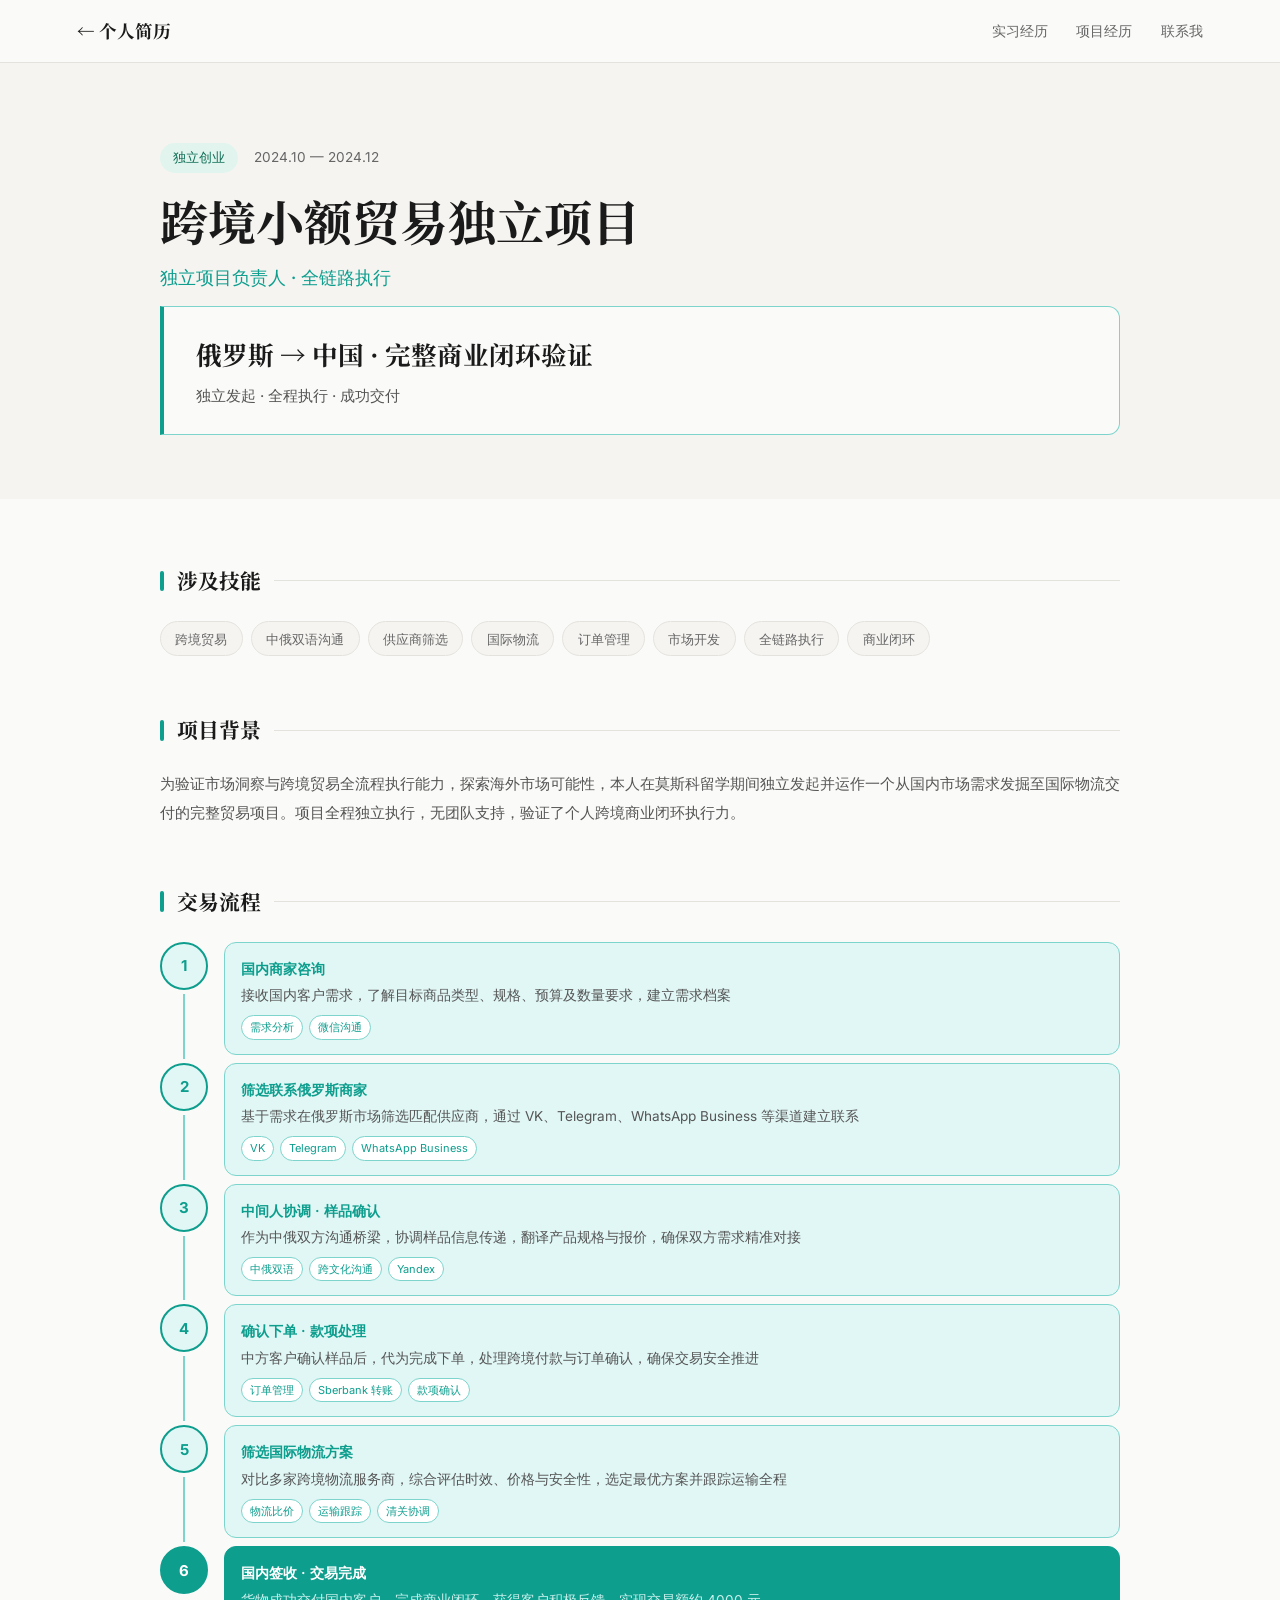
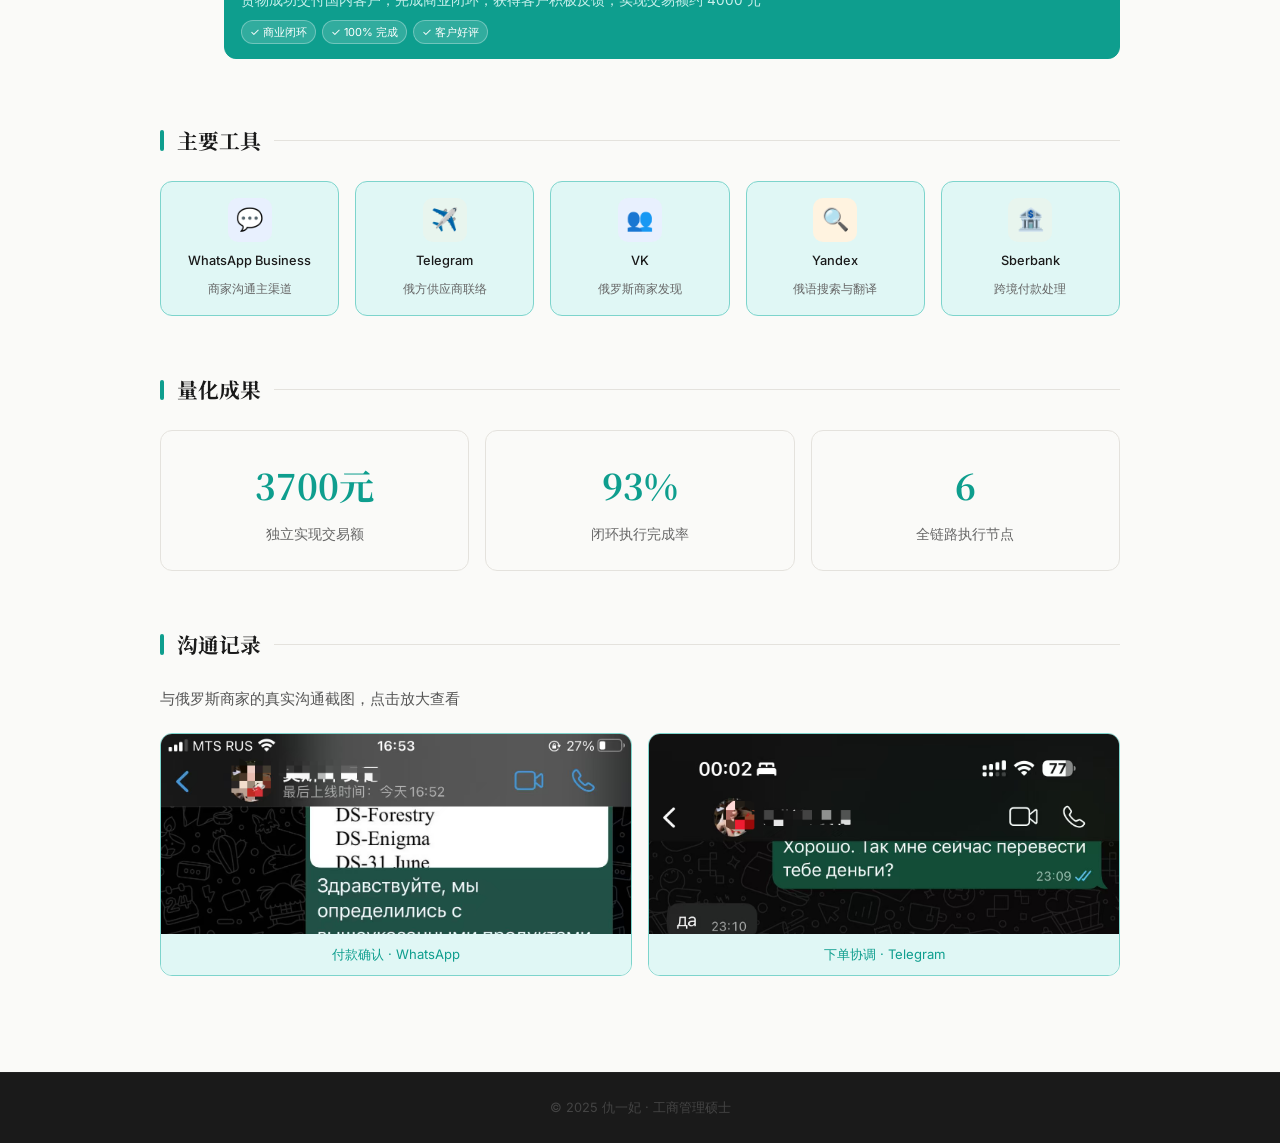
==== pages/project-trade.html @ 219f4465 "更新作品集" ====
<!DOCTYPE html>
<html lang="zh-CN">
<head>
  <meta charset="UTF-8" />
  <meta name="viewport" content="width=device-width, initial-scale=1.0" />
  <title>跨境贸易项目 · 仇一妃</title>
  <link rel="stylesheet" href="../css/style.css" />
  <link rel="stylesheet" href="../css/detail.css" />
  <link rel="stylesheet" href="../css/detail-teal.css" />
  <link href="https://fonts.googleapis.com/css2?family=Noto+Serif+SC:wght@400;700&family=Inter:wght@300;400;500&display=swap" rel="stylesheet" />
</head>
<body>

  <nav class="navbar">
    <a href="../index.html" class="nav-logo">← 个人简历</a>
    <ul class="nav-links">
      <li><a href="../index.html#internship">实习经历</a></li>
      <li><a href="../index.html#projects">项目经历</a></li>
      <li><a href="../index.html#contact">联系我</a></li>
    </ul>
  </nav>

  <div class="detail-hero bg-light">
    <div class="detail-hero-inner">
      <div class="detail-tag-row">
        <span class="exp-tag tag-teal">独立创业</span>
        <span class="exp-date">2024.10 — 2024.12</span>
      </div>
      <h1>跨境小额贸易独立项目</h1>
      <p class="detail-sub teal-sub">独立项目负责人 · 全链路执行</p>
      <div class="project-banner teal-banner">
        <h2 class="project-banner-title">俄罗斯 → 中国 · 完整商业闭环验证</h2>
        <p class="project-banner-role">独立发起 · 全程执行 · 成功交付</p>
      </div>
    </div>
  </div>

  <div class="detail-body">
    <div class="detail-inner">

      <div class="detail-section">
        <h2 class="section-heading teal-heading"><span>涉及技能</span></h2>
        <div class="badge-row">
          <span class="badge">跨境贸易</span>
          <span class="badge">中俄双语沟通</span>
          <span class="badge">供应商筛选</span>
          <span class="badge">国际物流</span>
          <span class="badge">订单管理</span>
          <span class="badge">市场开发</span>
          <span class="badge">全链路执行</span>
          <span class="badge">商业闭环</span>
        </div>
      </div>

      <div class="detail-section">
        <h2 class="section-heading teal-heading"><span>项目背景</span></h2>
        <p class="detail-p">为验证市场洞察与跨境贸易全流程执行能力，探索海外市场可能性，本人在莫斯科留学期间独立发起并运作一个从国内市场需求发掘至国际物流交付的完整贸易项目。项目全程独立执行，无团队支持，验证了个人跨境商业闭环执行力。</p>
      </div>

      <div class="detail-section">
        <h2 class="section-heading teal-heading"><span>交易流程</span></h2>
        <div class="flow-list">

          <div class="flow-item">
            <div class="flow-left">
              <div class="flow-num">1</div>
              <div class="flow-line"></div>
            </div>
            <div class="flow-content">
              <div class="flow-title">国内商家咨询</div>
              <div class="flow-desc">接收国内客户需求，了解目标商品类型、规格、预算及数量要求，建立需求档案</div>
              <div class="flow-tags">
                <span class="flow-tag">需求分析</span>
                <span class="flow-tag">微信沟通</span>
              </div>
            </div>
          </div>

          <div class="flow-item">
            <div class="flow-left">
              <div class="flow-num">2</div>
              <div class="flow-line"></div>
            </div>
            <div class="flow-content">
              <div class="flow-title">筛选联系俄罗斯商家</div>
              <div class="flow-desc">基于需求在俄罗斯市场筛选匹配供应商，通过 VK、Telegram、WhatsApp Business 等渠道建立联系</div>
              <div class="flow-tags">
                <span class="flow-tag">VK</span>
                <span class="flow-tag">Telegram</span>
                <span class="flow-tag">WhatsApp Business</span>
              </div>
            </div>
          </div>

          <div class="flow-item">
            <div class="flow-left">
              <div class="flow-num">3</div>
              <div class="flow-line"></div>
            </div>
            <div class="flow-content">
              <div class="flow-title">中间人协调 · 样品确认</div>
              <div class="flow-desc">作为中俄双方沟通桥梁，协调样品信息传递，翻译产品规格与报价，确保双方需求精准对接</div>
              <div class="flow-tags">
                <span class="flow-tag">中俄双语</span>
                <span class="flow-tag">跨文化沟通</span>
                <span class="flow-tag">Yandex</span>
              </div>
            </div>
          </div>

          <div class="flow-item">
            <div class="flow-left">
              <div class="flow-num">4</div>
              <div class="flow-line"></div>
            </div>
            <div class="flow-content">
              <div class="flow-title">确认下单 · 款项处理</div>
              <div class="flow-desc">中方客户确认样品后，代为完成下单，处理跨境付款与订单确认，确保交易安全推进</div>
              <div class="flow-tags">
                <span class="flow-tag">订单管理</span>
                <span class="flow-tag">Sberbank 转账</span>
                <span class="flow-tag">款项确认</span>
              </div>
            </div>
          </div>

          <div class="flow-item">
            <div class="flow-left">
              <div class="flow-num">5</div>
              <div class="flow-line"></div>
            </div>
            <div class="flow-content">
              <div class="flow-title">筛选国际物流方案</div>
              <div class="flow-desc">对比多家跨境物流服务商，综合评估时效、价格与安全性，选定最优方案并跟踪运输全程</div>
              <div class="flow-tags">
                <span class="flow-tag">物流比价</span>
                <span class="flow-tag">运输跟踪</span>
                <span class="flow-tag">清关协调</span>
              </div>
            </div>
          </div>

          <div class="flow-item">
            <div class="flow-left">
              <div class="flow-num last">6</div>
            </div>
            <div class="flow-content last">
              <div class="flow-title last">国内签收 · 交易完成</div>
              <div class="flow-desc last">货物成功交付国内客户，完成商业闭环，获得客户积极反馈，实现交易额约 4000 元</div>
              <div class="flow-tags">
                <span class="flow-tag last">✓ 商业闭环</span>
                <span class="flow-tag last">✓ 100% 完成</span>
                <span class="flow-tag last">✓ 客户好评</span>
              </div>
            </div>
          </div>

        </div>
      </div>

      <div class="detail-section">
        <h2 class="section-heading teal-heading"><span>主要工具</span></h2>
        <div class="app-grid">
          <div class="app-card">
            <div class="app-icon" style="background:#e8f0fe;">💬</div>
            <div class="app-name">WhatsApp Business</div>
            <div class="app-desc">商家沟通主渠道</div>
          </div>
          <div class="app-card">
            <div class="app-icon" style="background:#e8f5ee;">✈️</div>
            <div class="app-name">Telegram</div>
            <div class="app-desc">俄方供应商联络</div>
          </div>
          <div class="app-card">
            <div class="app-icon" style="background:#e8f0fe;">👥</div>
            <div class="app-name">VK</div>
            <div class="app-desc">俄罗斯商家发现</div>
          </div>
          <div class="app-card">
            <div class="app-icon" style="background:#fff3e0;">🔍</div>
            <div class="app-name">Yandex</div>
            <div class="app-desc">俄语搜索与翻译</div>
          </div>
          <div class="app-card">
            <div class="app-icon" style="background:#e8f5ee;">🏦</div>
            <div class="app-name">Sberbank</div>
            <div class="app-desc">跨境付款处理</div>
          </div>
        </div>
      </div>

      <div class="detail-section">
        <h2 class="section-heading teal-heading"><span>量化成果</span></h2>
        <div class="metrics-grid">
          <div class="metric-card teal-metric">
            <div class="metric-num">4000元</div>
            <div class="metric-label">独立实现交易额</div>
          </div>
          <div class="metric-card teal-metric">
            <div class="metric-num">100%</div>
            <div class="metric-label">闭环执行完成率</div>
          </div>
          <div class="metric-card teal-metric">
            <div class="metric-num">6</div>
            <div class="metric-label">全链路执行节点</div>
          </div>
        </div>
      </div>

      <div class="detail-section">
        <h2 class="section-heading teal-heading"><span>沟通记录</span></h2>
        <p class="detail-p" style="margin-bottom:1.2rem;">与俄罗斯商家的真实沟通截图，点击放大查看</p>
        <div class="chat-grid">
          <div class="chat-card" onclick="openLightbox('../images/trade-chat-1.jpg')">
            <img src="../images/trade-chat-1.jpg" alt="付款沟通记录" />
            <div class="chat-label">付款确认 · WhatsApp</div>
          </div>
          <div class="chat-card" onclick="openLightbox('../images/trade-chat-2.jpg')">
            <img src="../images/trade-chat-2.jpg" alt="下单沟通记录" />
            <div class="chat-label">下单协调 · Telegram</div>
          </div>
        </div>
      </div>

    </div>
  </div>

  <!-- 灯箱 -->
  <div class="lightbox" id="lightbox" onclick="closeLightbox()">
    <div class="lightbox-close">✕</div>
    <img id="lightbox-img" src="" alt="" />
  </div>

  <footer class="footer">
    <p>© 2025 仇一妃 · 工商管理硕士</p>
  </footer>

  <script>
    function openLightbox(src) {
      document.getElementById('lightbox-img').src = src;
      document.getElementById('lightbox').classList.add('active');
      document.body.style.overflow = 'hidden';
    }

    function closeLightbox() {
      document.getElementById('lightbox').classList.remove('active');
      document.body.style.overflow = '';
    }

    document.addEventListener('keydown', e => {
      if (e.key === 'Escape') closeLightbox();
    });

    document.querySelectorAll('.detail-section, .metric-card').forEach((el, i) => {
      el.classList.add('fade-up');
      const observer = new IntersectionObserver(entries => {
        entries.forEach(entry => {
          if (entry.isIntersecting) {
            setTimeout(() => entry.target.classList.add('visible'), i * 80);
            observer.unobserve(entry.target);
          }
        });
      }, { threshold: 0.1 });
      observer.observe(el);
    });

    const counters = document.querySelectorAll('.metric-num');
    const counterObserver = new IntersectionObserver(entries => {
      entries.forEach(entry => {
        if (entry.isIntersecting) {
          const el = entry.target;
          const text = el.textContent;
          const num = parseFloat(text.replace(/[^0-9.]/g, ''));
          const suffix = text.replace(/[0-9.]/g, '');
          if (!isNaN(num) && num > 0) {
            let current = 0;
            const step = num / 40;
            const timer = setInterval(() => {
              current = Math.min(current + step, num);
              el.textContent = (Number.isInteger(num) ? Math.round(current) : current.toFixed(0)) + suffix;
              if (current >= num) clearInterval(timer);
            }, 30);
          }
          counterObserver.unobserve(el);
        }
      });
    }, { threshold: 0.5 });
    counters.forEach(el => counterObserver.observe(el));
  </script>

</body>
</html>
---- css/style.css ----
*, *::before, *::after { box-sizing: border-box; margin: 0; padding: 0; }

:root {
  --black: #1a1a1a;
  --white: #fafaf8;
  --accent: #1a56db;
  --accent-light: #e8f0fe;
  --gray: #666;
  --light-bg: #f5f4f1;
  --border: #e4e2dd;
  --radius: 12px;
}

html { scroll-behavior: smooth; }
body { font-family: 'Inter', sans-serif; background: var(--white); color: var(--black); line-height: 1.7; font-size: 16px; }

.navbar { position: sticky; top: 0; z-index: 100; display: flex; justify-content: space-between; align-items: center; padding: 1rem 6%; background: rgba(250,250,248,0.92); backdrop-filter: blur(10px); border-bottom: 1px solid var(--border); }
.nav-logo { font-family: 'Noto Serif SC', serif; font-size: 1.1rem; font-weight: 700; }
.nav-links { list-style: none; display: flex; gap: 1.8rem; }
.nav-links a { text-decoration: none; color: var(--gray); font-size: 0.9rem; transition: color 0.2s; }
.nav-links a:hover { color: var(--accent); }

.hero { min-height: 88vh; display: flex; align-items: center; padding: 5rem 6%; position: relative; overflow: hidden; }
.hero-content { max-width: 580px; z-index: 1; }
.hero-tag { font-size: 0.8rem; color: var(--accent); letter-spacing: 2px; margin-bottom: 1rem; }
.hero-name { font-family: 'Noto Serif SC', serif; font-size: clamp(2.8rem, 7vw, 5rem); line-height: 1.1; margin-bottom: 1.2rem; animation: fadeUp 0.7s ease both; }
.hero-desc { font-size: 1.05rem; color: var(--gray); margin-bottom: 2rem; animation: fadeUp 0.7s 0.1s ease both; }
.hero-btns { display: flex; gap: 1rem; flex-wrap: wrap; margin-bottom: 2rem; animation: fadeUp 0.7s 0.2s ease both; }
.hero-tags { display: flex; gap: 0.6rem; flex-wrap: wrap; animation: fadeUp 0.7s 0.3s ease both; }
.hero-tags span { padding: 0.3rem 0.9rem; background: var(--accent-light); color: var(--accent); border-radius: 100px; font-size: 0.8rem; }

.btn-primary { display: inline-block; padding: 0.75rem 1.8rem; background: var(--black); color: var(--white); border-radius: 100px; text-decoration: none; font-size: 0.9rem; transition: transform 0.2s, box-shadow 0.2s; }
.btn-primary:hover { transform: translateY(-2px); box-shadow: 0 8px 20px rgba(0,0,0,0.15); }
.btn-outline { display: inline-block; padding: 0.75rem 1.8rem; border: 1.5px solid var(--black); color: var(--black); border-radius: 100px; text-decoration: none; font-size: 0.9rem; transition: all 0.2s; }
.btn-outline:hover { border-color: var(--accent); color: var(--accent); }

.hero-deco {
  position: absolute;
  right: 4%;
  top: 50%;
  transform: translateY(-50%);
}

.carousel-stage {
  position: relative;
  width: 460px;
  height: 380px;
  perspective: 700px;
  cursor: ew-resize;
}

.c-card {
  position: absolute;
  width: 220px;
  height: 300px;
  border-radius: 20px;
  overflow: hidden;
  border: 3px solid var(--white);
  transition: all 0.4s cubic-bezier(0.34, 1.2, 0.64, 1);
  pointer-events: none;
}

.c-card img {
  width: 100%; height: 100%;
  object-fit: cover;
  object-position: center top;
}

@media (max-width: 768px) {
  .carousel-stage { display: none; }
}

.section.bg-light { background: var(--light-bg); }
.section.bg-dark { background: var(--black); }
.section-inner { max-width: 960px; margin: 0 auto; padding: 5rem 6%; }
.section-title { font-family: 'Noto Serif SC', serif; font-size: 1.8rem; margin-bottom: 2.5rem; padding-bottom: 1rem; border-bottom: 1px solid var(--border); }
.section-title.light { color: var(--white); border-color: #333; }

/* 手风琴 */
.accordion { display: flex; flex-direction: column; gap: 0.8rem; }
.acc-item { border: 1px solid var(--border); border-radius: var(--radius); overflow: hidden; background: var(--white); }
.acc-header { display: flex; justify-content: space-between; align-items: center; padding: 1.2rem 1.5rem; cursor: pointer; transition: background 0.2s; }
.acc-header:hover { background: var(--accent-light); }
.acc-left { display: flex; align-items: center; gap: 1.5rem; }
.acc-date { font-size: 0.85rem; color: var(--gray); white-space: nowrap; min-width: 130px; }
.acc-title-wrap h3 { font-size: 1rem; font-weight: 500; margin-bottom: 0.15rem; }
.acc-sub { font-size: 0.85rem; color: var(--accent); }
.acc-arrow { font-size: 0.7rem; color: var(--gray); transition: transform 0.3s; flex-shrink: 0; }
.acc-item.open .acc-arrow { transform: rotate(180deg); }
.acc-body { max-height: 0; overflow: hidden; transition: max-height 0.35s ease, padding 0.35s ease; padding: 0 1.5rem; }
.acc-item.open .acc-body { max-height: 600px; padding: 0.2rem 1.5rem 1.4rem; }

/* 经历卡片 */
.card-grid { display: grid; grid-template-columns: repeat(auto-fit, minmax(280px, 1fr)); gap: 1.5rem; }
.exp-card { display: flex; flex-direction: column; background: var(--white); border: 1px solid var(--border); border-radius: var(--radius); padding: 1.5rem; text-decoration: none; color: inherit; transition: transform 0.2s, box-shadow 0.2s; position: relative; overflow: hidden; }
.exp-card::after { content: ''; position: absolute; top: 0; left: -100%; width: 60%; height: 100%; background: linear-gradient(90deg, transparent, rgba(255,255,255,0.6), transparent); transition: left 0.5s ease; }
.exp-card:hover::after { left: 150%; }
.exp-card:hover { transform: translateY(-4px); box-shadow: 0 12px 32px rgba(0,0,0,0.08); }
.exp-card-header { display: flex; justify-content: space-between; align-items: center; margin-bottom: 0.8rem; }
.exp-tag { font-size: 0.8rem; padding: 0.2rem 0.7rem; border-radius: 100px; }
.exp-date { font-size: 0.85rem; color: var(--gray); }
.exp-card h3 { font-size: 1rem; font-weight: 500; margin-bottom: 0.3rem; }
.exp-role { font-size: 0.85rem; color: var(--accent); margin-bottom: 0.6rem; }
.exp-desc { font-size: 0.92rem; color: var(--gray); flex: 1; margin-bottom: 1.2rem; line-height: 1.6; }
.exp-link { font-size: 0.85rem; color: var(--accent); font-weight: 500; }

.detail-list { padding-left: 1.2rem; font-size: 0.95rem; color: #555; }
.detail-list li { margin-bottom: 0.4rem; }
.badge-row { display: flex; gap: 0.5rem; flex-wrap: wrap; margin-top: 1rem; }
.badge { font-size: 0.8rem; padding: 0.2rem 0.7rem; background: var(--light-bg); border: 1px solid var(--border); border-radius: 100px; color: var(--gray); }

.tag-blue   { background: #e8f0fe; color: #185FA5; }
.tag-teal   { background: #E1F5EE; color: #0F6E56; }
.tag-amber  { background: #FAEEDA; color: #854F0B; }
.tag-purple { background: #EEEDFE; color: #534AB7; }

.skills-tags-grid { display: grid; grid-template-columns: 1fr 1fr; gap: 2.5rem; }
.skill-group-title { font-size: 0.9rem; font-weight: 500; margin-bottom: 1rem; color: var(--black); }
.tags-cloud { display: flex; flex-wrap: wrap; gap: 0.5rem; }
.tag { padding: 0.35rem 0.9rem; border-radius: 100px; font-size: 0.82rem; }

.advantage-list { display: flex; flex-direction: column; gap: 1.5rem; }
.advantage-item { display: flex; gap: 1.2rem; align-items: flex-start; padding: 1.2rem; background: var(--light-bg); border-radius: var(--radius); }
.advantage-icon { font-size: 1.3rem; flex-shrink: 0; margin-top: 2px; }
.advantage-item strong { display: block; font-size: 0.95rem; margin-bottom: 0.3rem; }
.advantage-item p { font-size: 0.92rem; color: var(--gray); }

.other-grid { display: grid; grid-template-columns: 1fr 1fr; gap: 1.5rem; }
.other-card { display: flex; gap: 1rem; align-items: flex-start; background: var(--white); border: 1px solid var(--border); border-radius: var(--radius); padding: 1.2rem; }
.other-icon { font-size: 1.5rem; flex-shrink: 0; }
.other-card strong { display: block; font-size: 0.9rem; margin-bottom: 0.3rem; }
.other-card p { font-size: 0.92rem; color: var(--gray); }

.contact-desc { color: #aaa; margin-bottom: 2rem; font-size: 0.95rem; }
.contact-links { display: flex; gap: 1rem; flex-wrap: wrap; }
.contact-item { padding: 0.7rem 1.4rem; border: 1px solid #333; border-radius: 100px; color: var(--white); text-decoration: none; font-size: 0.85rem; transition: border-color 0.2s, color 0.2s; }
.contact-item:hover { border-color: var(--accent); color: #6ea8fe; }

.footer { text-align: center; padding: 1.5rem; background: var(--black); color: #444; font-size: 0.8rem; border-top: 1px solid #222; }

/* 滚动触发淡入 */
.fade-up { opacity: 0; transform: translateY(30px); transition: opacity 0.7s ease, transform 0.7s ease; }
.fade-up.visible { opacity: 1; transform: translateY(0); }

@keyframes fadeUp { from { opacity: 0; transform: translateY(20px); } to { opacity: 1; transform: translateY(0); } }

@media (max-width: 768px) {
  .acc-left { gap: 0.8rem; }
  .acc-date { min-width: unset; }
  .skills-tags-grid { grid-template-columns: 1fr; }
  .other-grid { grid-template-columns: 1fr; }
  .hero-deco { display: none; }
  .nav-links { gap: 1rem; }
}
/* 专业技能纵向布局 */
.skills-vertical { display: flex; flex-direction: column; gap: 1rem; }

.skill-row {
  display: grid; grid-template-columns: 120px 1fr;
  gap: 1.5rem; align-items: start;
  padding: 1.2rem 1.5rem;
  background: var(--light-bg);
  border-radius: var(--radius);
  border: 1px solid var(--border);
}

.skill-row-label { padding-top: 2px; }
.skill-row-title { font-size: 0.9rem; font-weight: 500; color: var(--black); margin-bottom: 3px; }
.skill-row-en { font-size: 0.75rem; color: var(--gray); }

.skill-row-content { display: flex; flex-direction: column; gap: 0.8rem; }

@media (max-width: 600px) {
  .skill-row { grid-template-columns: 1fr; gap: 0.8rem; }
}
/* 技能作品卡片 */
.skill-tag-work { cursor: pointer; border: 1.5px solid transparent; transition: all 0.2s; }
.skill-tag-work:hover { border-color: currentColor; transform: translateY(-1px); }
.skill-tag-work.active { border-color: currentColor; font-weight: 600; }

.skill-works { display: flex; gap: 0.8rem; flex-wrap: wrap; }

.skill-work-card {
  width: 140px; background: var(--white);
  border: 1.5px solid var(--border); border-radius: var(--radius);
  overflow: hidden; cursor: pointer;
  transition: all 0.3s; opacity: 0.4;
  transform: translateY(6px);
}
.skill-work-card.highlighted {
  opacity: 1; transform: translateY(0);
  box-shadow: 0 8px 24px rgba(0,0,0,0.1);
}

.skill-work-preview {
  height: 72px; display: flex;
  align-items: center; justify-content: center; font-size: 28px;
}
.skill-work-info { padding: 8px 10px; }
.skill-work-name { font-size: 0.82rem; font-weight: 600; margin-bottom: 2px; }
.skill-work-desc { font-size: 0.72rem; color: var(--gray); }
.skill-work-view { font-size: 0.72rem; margin-top: 4px; }

/* 技能灯箱 - 支持滚动 */
.skill-lightbox {
  display: none; position: fixed; inset: 0;
  background: rgba(0,0,0,0.88); z-index: 1000;
  align-items: center; justify-content: center;
  padding: 2rem;
}
.skill-lightbox.active { display: flex; }
.skill-lightbox-inner {
  max-width: 780px; width: 100%;
  max-height: 88vh; overflow-y: auto;
  border-radius: 12px; background: #fff;
  scrollbar-width: thin;
}
.skill-lightbox-inner img { width: 100%; display: block; }
.skill-lightbox-close {
  position: fixed; top: 1.5rem; right: 2rem;
  color: #fff; font-size: 1.5rem; cursor: pointer;
  opacity: 0.7; transition: opacity 0.2s; z-index: 1001;
}
.skill-lightbox-close:hover { opacity: 1; }
---- css/detail.css ----
.navbar {
  position: sticky; top: 0; z-index: 100;
  display: flex; justify-content: space-between; align-items: center;
  padding: 1rem 6%;
  background: rgba(250,250,248,0.92);
  backdrop-filter: blur(10px);
  border-bottom: 1px solid var(--border);
}
.nav-logo { font-family: 'Noto Serif SC', serif; font-size: 1.1rem; font-weight: 700; text-decoration: none; color: var(--black); }
.nav-links { list-style: none; display: flex; gap: 1.8rem; }
.nav-links a { text-decoration: none; color: var(--gray); font-size: 0.9rem; transition: color 0.2s; }
.nav-links a:hover { color: var(--accent); }

/* Hero */
.detail-hero { padding: 5rem 6% 4rem; }
.detail-hero.bg-light { background: var(--light-bg); }
.detail-hero-inner { max-width: 960px; margin: 0 auto; }
.detail-tag-row { display: flex; align-items: center; gap: 1rem; margin-bottom: 1.2rem; }

.detail-hero h1 {
  font-family: 'Noto Serif SC', serif;
  font-size: clamp(2rem, 4vw, 3rem);
  line-height: 1.2; margin-bottom: 0.6rem;
  animation: fadeUp 0.7s ease both;
}
.detail-sub {
  font-size: 1.15rem; color: var(--accent);
  margin-top: 0.8rem;
  margin-bottom: 0.8rem;
  font-weight: 500;
  animation: fadeUp 0.7s 0.1s ease both;
}

/* 项目横幅 */
.project-banner {
  background: var(--white);
  border: 1px solid var(--border);
  border-left: 4px solid var(--accent);
  border-radius: 0 var(--radius) var(--radius) 0;
  padding: 1.6rem 2rem;
  animation: fadeUp 0.7s 0.2s ease both;
}
.project-banner-label {
  display: none;
}
.project-banner-title {
  font-family: 'Noto Serif SC', serif;
  font-size: 1.6rem; color: var(--black);
  margin-bottom: 0.4rem; font-weight: 700;
}
.project-banner-title::before {
  display: none;
}
.project-banner-role { font-size: 0.95rem; color: var(--gray); }

/* 主体 */
.detail-body { padding: 0 6%; }
.detail-inner { max-width: 960px; margin: 0 auto; padding: 4rem 0 6rem; display: flex; flex-direction: column; gap: 3.5rem; }

/* 区块标题 */
.section-heading {
  display: flex; align-items: center; gap: 0.8rem;
  font-family: 'Noto Serif SC', serif;
  font-size: 1.3rem; font-weight: 700;
  margin-bottom: 1.4rem; color: var(--black);
}
.section-heading::before {
  content: '';
  display: inline-block; width: 4px; height: 1.3rem;
  background: var(--accent); border-radius: 2px; flex-shrink: 0;
}
.section-heading::after {
  content: ''; flex: 1;
  height: 1px; background: var(--border);
}

/* 正文 */
.detail-p { font-size: 0.95rem; color: #555; line-height: 1.9; }

/* 列表 */
.detail-list { padding-left: 0; list-style: none; display: flex; flex-direction: column; gap: 0.8rem; }
.detail-list li {
  font-size: 0.95rem; color: #444; line-height: 1.8;
  padding: 1rem 1.3rem;
  background: var(--light-bg);
  border-radius: var(--radius);
  border-left: 3px solid var(--accent);
}
.detail-list li strong {
  color: var(--black); display: block;
  margin-bottom: 0.3rem; font-size: 1rem;
}

/* 数字卡片 */
.metrics-grid { display: grid; grid-template-columns: repeat(auto-fit, minmax(160px, 1fr)); gap: 1rem; }
.metric-card {
  background: var(--white); border: 1px solid var(--border);
  border-radius: var(--radius); padding: 1.5rem;
  text-align: center;
  transition: transform 0.2s, box-shadow 0.2s;
  position: relative; overflow: hidden;
}
.metric-card::before {
  content: ''; position: absolute;
  top: 0; left: 0; right: 0; height: 3px;
  background: var(--accent);
  transform: scaleX(0); transform-origin: left;
  transition: transform 0.3s ease;
}
.metric-card:hover::before { transform: scaleX(1); }
.metric-card:hover { transform: translateY(-4px); box-shadow: 0 12px 32px rgba(0,0,0,0.08); }
.metric-num {
  font-family: 'Noto Serif SC', serif;
  font-size: 2.2rem; font-weight: 700;
  color: var(--accent); margin-bottom: 0.5rem;
}
.metric-label { font-size: 0.85rem; color: var(--gray); }

/* badge */
.badge-row { display: flex; gap: 0.5rem; flex-wrap: wrap; }
.badge { font-size: 0.82rem; padding: 0.35rem 0.9rem; background: var(--light-bg); border: 1px solid var(--border); border-radius: 100px; color: var(--gray); }

/* 标签颜色 */
.tag-blue   { background: #e8f0fe; color: #185FA5; }
.tag-teal   { background: #E1F5EE; color: #0F6E56; }
.tag-amber  { background: #FAEEDA; color: #854F0B; }
.tag-purple { background: #EEEDFE; color: #534AB7; }
.exp-tag { font-size: 0.8rem; padding: 0.25rem 0.8rem; border-radius: 100px; }
.exp-date { font-size: 0.85rem; color: var(--gray); }

/* 页脚 */
.footer { text-align: center; padding: 1.5rem; background: var(--black); color: #444; font-size: 0.8rem; border-top: 1px solid #222; }

/* 滚动动画 */
.fade-up { opacity: 0; transform: translateY(30px); transition: opacity 0.7s ease, transform 0.7s ease; }
.fade-up.visible { opacity: 1; transform: translateY(0); }

@keyframes fadeUp { from { opacity: 0; transform: translateY(20px); } to { opacity: 1; transform: translateY(0); } }

@media (max-width: 768px) {
  .detail-hero { padding: 3rem 6% 2.5rem; }
  .metrics-grid { grid-template-columns: 1fr 1fr; }
  .nav-links { gap: 1rem; }
}
---- css/detail-teal.css ----
:root {
  --teal: #0e9e8e;
  --teal-light: #e0f7f5;
  --teal-border: #7dd4cc;
}

.teal-sub { color: var(--teal) !important; }

.tag-teal-hero { background: #e0f7f5; color: #0a7a6e; }

.teal-banner {
  background: var(--white);
  border: 1px solid var(--teal-border);
  border-left: 4px solid var(--teal);
  border-radius: 0 var(--radius) var(--radius) 0;
  padding: 1.6rem 2rem;
  animation: fadeUp 0.7s 0.2s ease both;
}

.teal-banner .project-banner-title { color: var(--black); }
.teal-banner .project-banner-role { color: #555; }

.teal-heading::before { background: var(--teal) !important; }

.detail-list li { border-left-color: var(--teal) !important; }
.detail-list li strong { color: var(--black); }

.teal-metric .metric-num { color: var(--teal) !important; }

/* 流程图 */
.flow-list { display: flex; flex-direction: column; gap: 0; }

.flow-item { display: flex; align-items: stretch; gap: 16px; }

.flow-left {
  display: flex; flex-direction: column;
  align-items: center; width: 48px; flex-shrink: 0;
}

.flow-num {
  width: 48px; height: 48px; border-radius: 50%;
  background: var(--teal-light); border: 2px solid var(--teal);
  display: flex; align-items: center; justify-content: center;
  font-size: 15px; font-weight: 700; color: var(--teal); flex-shrink: 0;
}

.flow-num.last {
  background: var(--teal); color: #fff;
}

.flow-line {
  width: 2px; background: var(--teal-border);
  flex: 1; margin: 4px 0;
}

.flow-content {
  background: var(--teal-light);
  border: 1px solid var(--teal-border);
  border-radius: var(--radius);
  padding: 14px 16px; flex: 1; margin-bottom: 8px;
}

.flow-content.last {
  background: var(--teal); border-color: var(--teal);
}

.flow-title {
  font-size: 0.9rem; font-weight: 600;
  color: var(--teal); margin-bottom: 4px;
}

.flow-title.last { color: #fff; }

.flow-desc { font-size: 0.85rem; color: #555; line-height: 1.6; }
.flow-desc.last { color: #c8f0ec; }

.flow-tags { display: flex; gap: 6px; flex-wrap: wrap; margin-top: 8px; }

.flow-tag {
  font-size: 11px; padding: 2px 8px;
  background: #fff; border: 1px solid var(--teal-border);
  border-radius: 100px; color: var(--teal);
}

.flow-tag.last {
  background: rgba(255,255,255,0.15);
  border-color: rgba(255,255,255,0.3); color: #fff;
}

/* App 工具矩阵 */
.app-grid {
  display: grid;
  grid-template-columns: repeat(auto-fit, minmax(100px, 1fr));
  gap: 1rem;
}

.app-card {
  display: flex; flex-direction: column;
  align-items: center; gap: 8px;
  padding: 1rem 0.5rem;
  background: var(--teal-light);
  border: 1px solid var(--teal-border);
  border-radius: var(--radius);
  text-align: center;
}

.app-icon {
  width: 44px; height: 44px; border-radius: 10px;
  display: flex; align-items: center; justify-content: center;
  font-size: 22px;
}

.app-name { font-size: 0.8rem; font-weight: 500; color: var(--black); }
.app-desc { font-size: 0.72rem; color: var(--gray); }

/* 截图网格 */
.chat-grid {
  display: grid;
  grid-template-columns: repeat(auto-fit, minmax(200px, 1fr));
  gap: 1rem;
}

.chat-card {
  border: 1px solid var(--teal-border);
  border-radius: var(--radius); overflow: hidden;
  cursor: pointer; transition: transform 0.2s, box-shadow 0.2s;
}

.chat-card:hover {
  transform: translateY(-3px);
  box-shadow: 0 8px 24px rgba(14,158,142,0.12);
}

.chat-card img {
  width: 100%; height: 200px;
  object-fit: cover; object-position: top; display: block;
}

.chat-label {
  padding: 0.6rem 0.8rem;
  font-size: 0.82rem; color: var(--teal);
  background: var(--teal-light); text-align: center;
}

/* 灯箱 */
.lightbox {
  display: none; position: fixed; inset: 0;
  background: rgba(0,0,0,0.88); z-index: 1000;
  align-items: center; justify-content: center; padding: 2rem;
}
.lightbox.active { display: flex; }
.lightbox img { max-width: 92%; max-height: 92vh; border-radius: 8px; object-fit: contain; }
.lightbox-close {
  position: fixed; top: 1.5rem; right: 2rem;
  color: #fff; font-size: 1.5rem; cursor: pointer;
  opacity: 0.7; transition: opacity 0.2s;
}
.lightbox-close:hover { opacity: 1; }
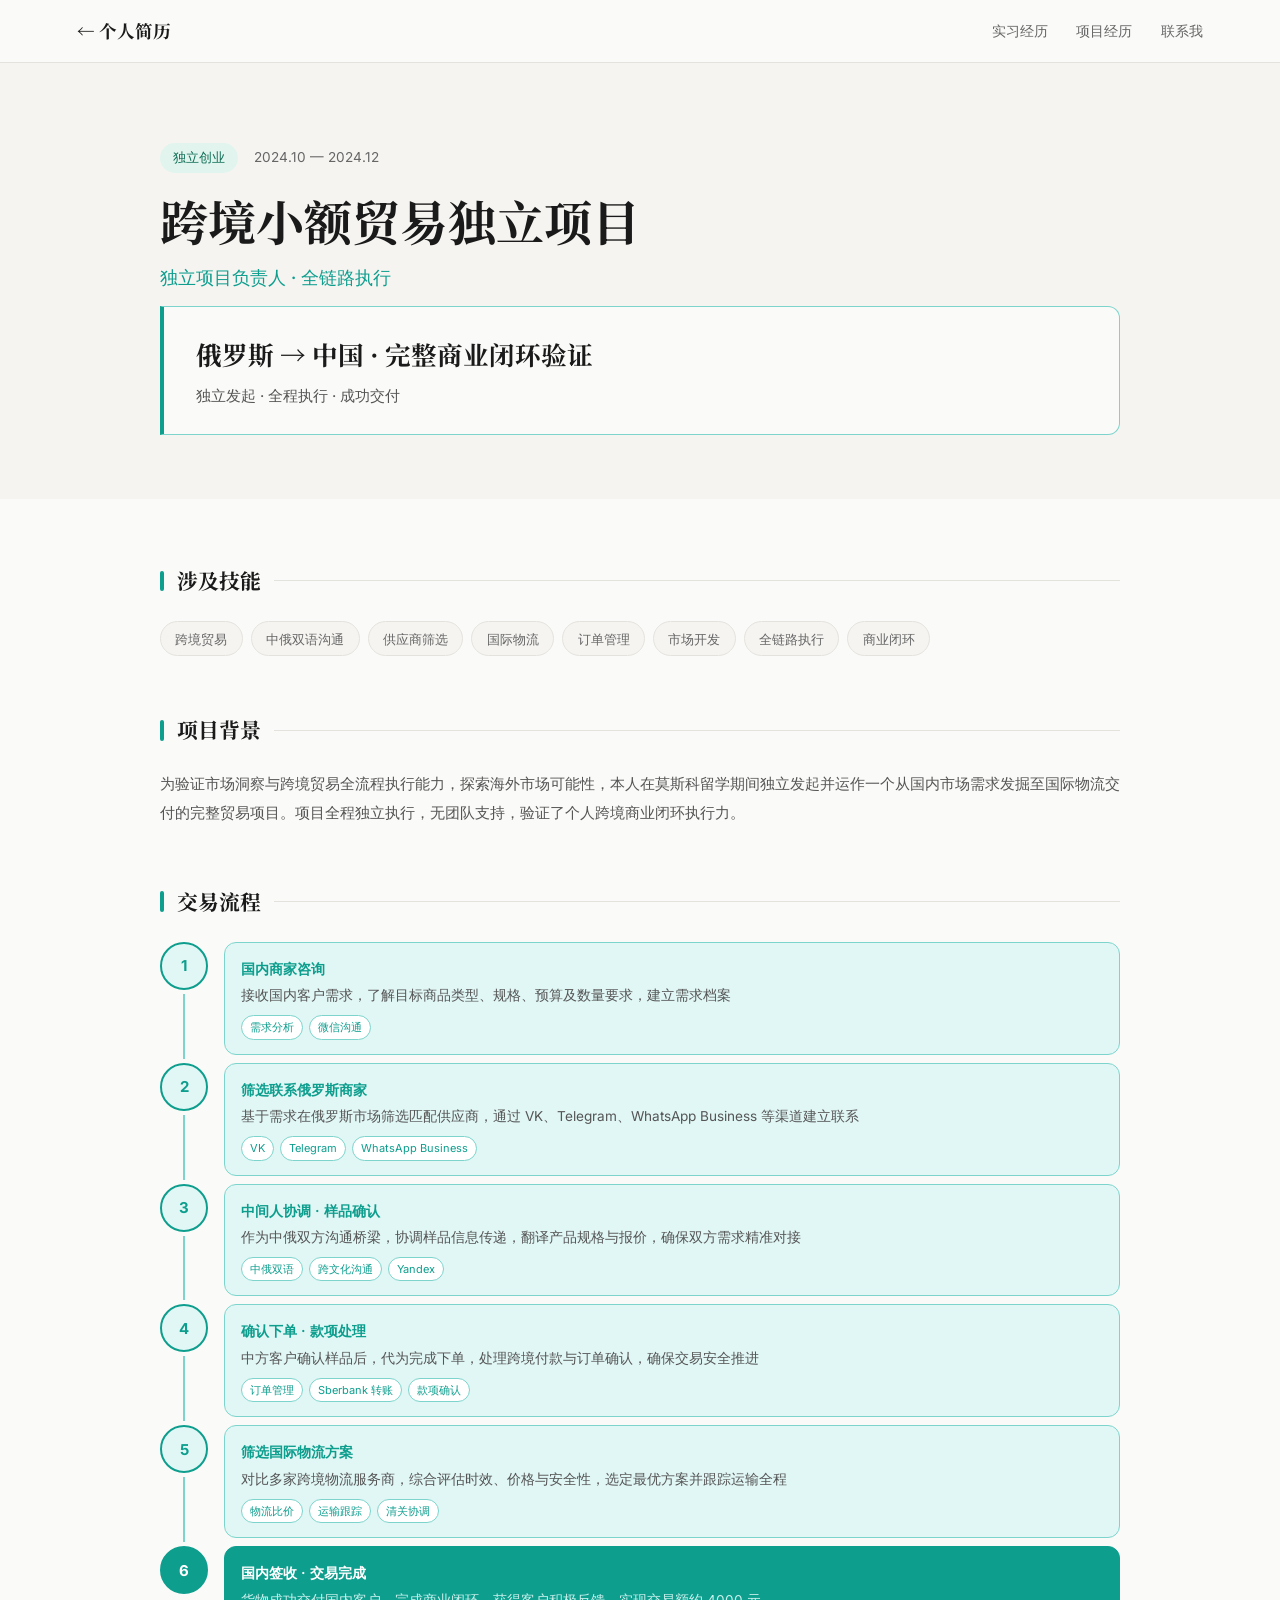
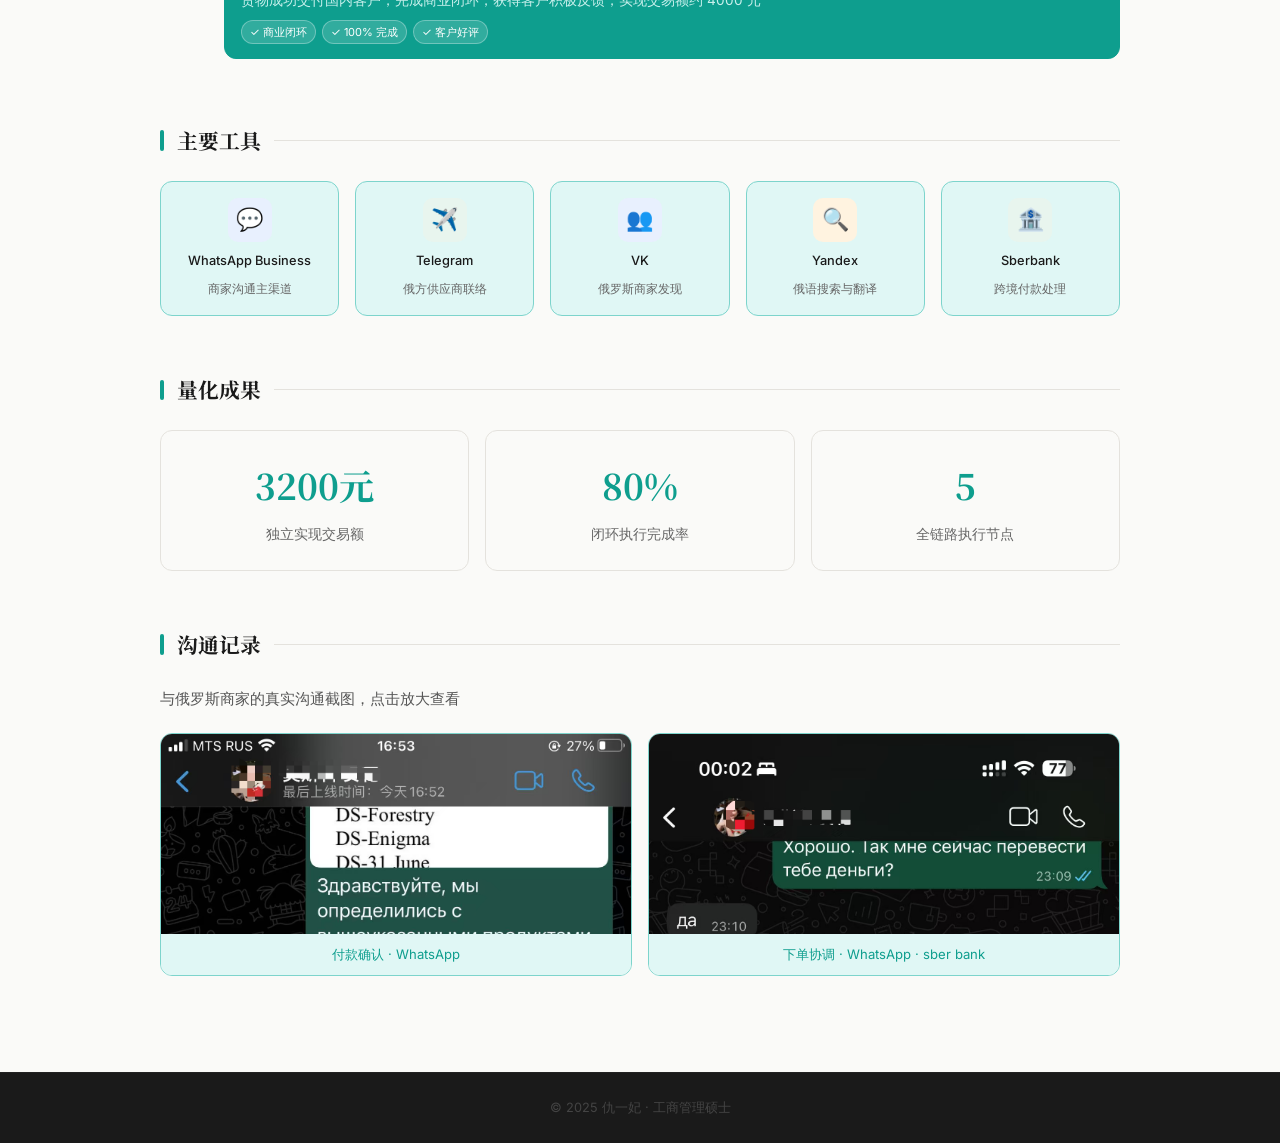
==== commit ec7d74a8: "更新内容" ====
--- a/pages/project-trade.html
+++ b/pages/project-trade.html
@@ -217,7 +217,7 @@
           </div>
           <div class="chat-card" onclick="openLightbox('../images/trade-chat-2.jpg')">
             <img src="../images/trade-chat-2.jpg" alt="下单沟通记录" />
-            <div class="chat-label">下单协调 · Telegram</div>
+            <div class="chat-label">下单协调 · WhatsApp · sber bank</div>
           </div>
         </div>
       </div>
--- a/css/style.css
+++ b/css/style.css
@@ -178,10 +178,11 @@
 .skill-tag-work:hover { border-color: currentColor; transform: translateY(-1px); }
 .skill-tag-work.active { border-color: currentColor; font-weight: 600; }
 
-.skill-works { display: flex; gap: 0.8rem; flex-wrap: wrap; }
+.skill-works { display: flex; flex-direction: row; gap: 0.8rem; align-items: flex-start; }
 
 .skill-work-card {
-  width: 140px; background: var(--white);
+  width: 140px; max-width: 140px; flex-shrink: 0;
+  background: var(--white);
   border: 1.5px solid var(--border); border-radius: var(--radius);
   overflow: hidden; cursor: pointer;
   transition: all 0.3s; opacity: 0.4;
@@ -221,4 +222,105 @@
   color: #fff; font-size: 1.5rem; cursor: pointer;
   opacity: 0.7; transition: opacity 0.2s; z-index: 1001;
 }
-.skill-lightbox-close:hover { opacity: 1; }+.skill-lightbox-close:hover { opacity: 1; }
+/* 教育经历直接展开 */
+.edu-list { display: flex; flex-direction: column; gap: 2rem; }
+
+.edu-item {
+  display: grid;
+  grid-template-columns: 160px 1fr;
+  gap: 2rem;
+  padding: 1.5rem;
+  background: var(--white);
+  border-radius: var(--radius);
+  border: 1px solid var(--border);
+  transition: box-shadow 0.2s;
+}
+
+.edu-item:hover { box-shadow: 0 8px 24px rgba(0,0,0,0.06); }
+
+.edu-left { padding-top: 4px; }
+.edu-date { font-size: 0.85rem; color: var(--gray); white-space: nowrap; }
+
+.edu-right h3 { font-size: 1.05rem; font-weight: 500; margin-bottom: 0.3rem; }
+.edu-sub { font-size: 0.85rem; color: var(--accent); margin-bottom: 0.8rem; }
+
+@media (max-width: 768px) {
+  .edu-item { grid-template-columns: 1fr; gap: 0.5rem; }
+}
+
+/* ===== 手机端适配 ===== */
+@media (max-width: 768px) {
+
+  /* 1. 导航栏 */
+  .nav-links {
+    gap: 0.8rem;
+  }
+  .nav-links a {
+    font-size: 0.78rem;
+    white-space: nowrap;
+  }
+
+  /* 2. Hero 区照片显示 */
+  .hero {
+    min-height: auto;
+    padding-bottom: 3rem;
+  }
+
+  .hero-inner {
+    position: relative;
+    flex-direction: column;
+    align-items: center;
+    text-align: center;
+    padding-top: 5rem;
+    padding-bottom: 2rem;
+  }
+
+  .hero-text {
+    max-width: 100%;
+    position: relative;
+    z-index: 1;
+  }
+
+  .hero-deco {
+    position: relative;
+    right: auto;
+    top: auto;
+    transform: none;
+    display: flex;
+    justify-content: center;
+    margin-top: 2rem;
+    width: 100%;
+  }
+
+  .carousel-stage {
+    width: 300px;
+    height: 260px;
+    margin: 0 auto;
+  }
+
+  .c-card {
+    width: 150px;
+    height: 210px;
+  }
+
+  /* 3. 技能标签和卡片自动换行 */
+  .tags-cloud {
+    flex-wrap: wrap;
+  }
+
+  .skill-works {
+    flex-wrap: wrap;
+  }
+
+  .skill-work-card {
+    width: 130px;
+    max-width: 130px;
+  }
+
+  .skill-row {
+    grid-template-columns: 1fr;
+    gap: 0.8rem;
+  }
+
+}
